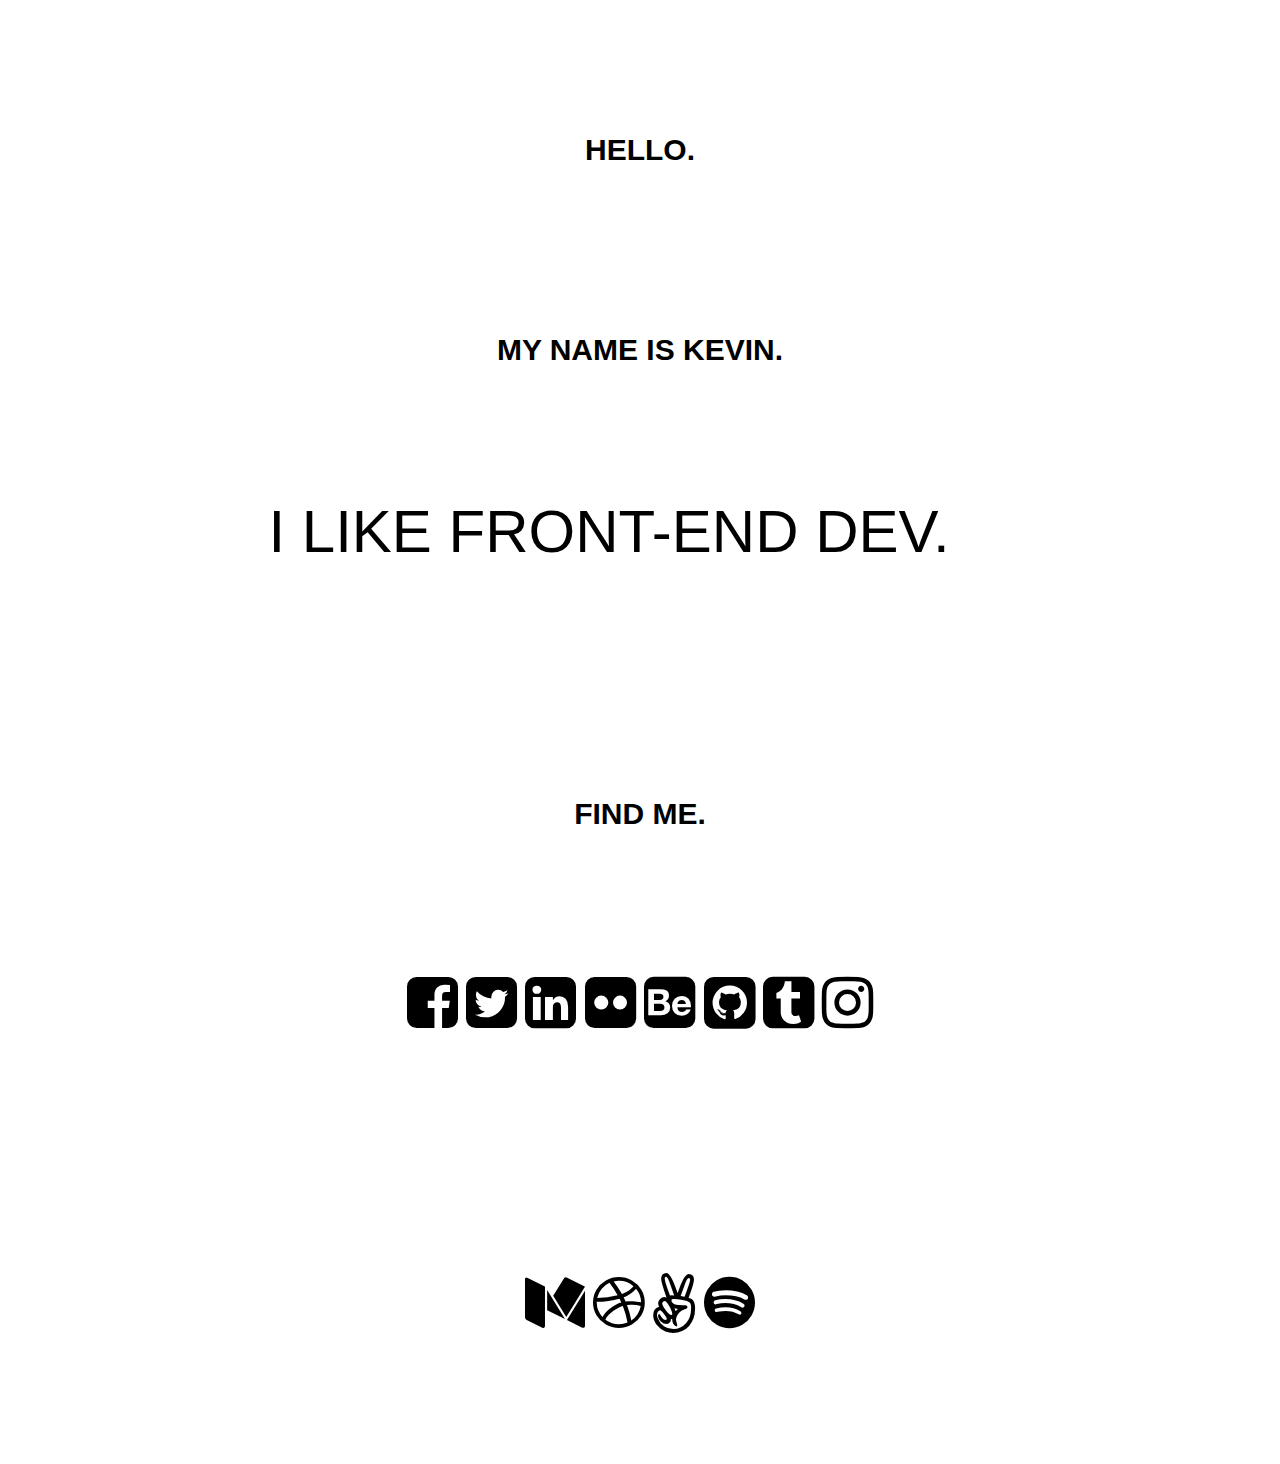
==== index.html @ 1de5ccfc "1.0" ====
<!doctype html>
<html lang="en" class="no-js">
<head>
	<meta charset="UTF-8">
	<meta name="viewport" content="width=device-width, initial-scale=1">

	<link href='http://fonts.googleapis.com/css?family=Source+Sans+Pro:300,400,700' rel='stylesheet' type='text/css'>

	<link rel="stylesheet" href="css/reset.css"> <!-- CSS reset -->
	<link rel="stylesheet" href="css/style.css"> <!-- Resource style -->
	<script src="js/modernizr.js"></script> <!-- Modernizr -->
    
    <link rel="stylesheet" href="//maxcdn.bootstrapcdn.com/font-awesome/4.3.0/css/font-awesome.min.css"> <!-- FontAwesome -->
  	
	<title>KEVIN PARK</title>
</head>
<body>
	<section class="cd-title">
            <h1>HELLO.</h1>
	</section>
    
    <section class="cd-title">
            <h1>MY NAME IS KEVIN.</h1>
	</section>
	
	<section class="cd-intro">
		<h1 class="cd-headline rotate-1">
			<span>I LIKE</span>
			<span class="cd-words-wrapper">
				<b class="is-visible">FRONT-END DEV.</b>
				<b>GRAPHIC DESIGN.</b>
				<b>PHILZ COFFEE.</b>
                <b>APPLE PRODUCTS.</b>
                <b>WES ANDERSON.</b>
                <b>REAL MADRID.</b>
                <b>CHVRCHES.</b>
                <b>PHOTOGRAPHY.</b>
                <b>CARBONARA.</b>
                <b>STOCK MARKET.</b>
                <b>SUSHI & RAMEN.</b>
                <b>POMSKIES.</b>
			</span>
		</h1>
	</section> <!-- cd-intro -->
    
    <section class="cd-title">
            <h1>FIND ME.</h1>
	</section>
    
    <section class="cd-title">
            <h1>
                <a href="http://www.facebook.com/kevinsmpark" class="fa fa-facebook-square fa-2x"></a>
                <a href="http://www.twitter.com/kevinsmpark" class="fa fa-twitter-square fa-2x"></a>
                <a href="http://www.linkedin.com/kevinsmpark" class="fa fa-linkedin-square fa-2x"></a>
                <a href="https://www.flickr.com/photos/kevinsmpark" class="fa fa-flickr fa-2x"></a>
                <a href="http://www.behance.net/kevinsmpark" class="fa fa-behance-square fa-2x"></a>
                <a href="http://www.github.com/kevinsmpark" class="fa fa-github-square fa-2x"></a>
                <a href="http://www.louisthelazy.com" class="fa fa-tumblr-square fa-2x"></a>
                <a href="http://www.instagram.com/louisthelazy" class="fa fa-instagram fa-2x"></a>
            </h1>
            <h1>
                <a href="http://www.medium.com/@kevinsmpark" class="fa fa-medium fa-2x"></a>
                <a href="http://https://dribbble.com/kevinsmpark" class="fa fa-dribbble fa-2x"></a>
                <a href="https://angel.co/kevinsmpark" class="fa fa-angellist fa-2x"></a>
                <a href="http://open.spotify.com/user/121634175" class="fa fa-spotify fa-2x"></a>
            </h1>
	</section>  
    
<script src="js/jquery-2.1.1.js"></script>
<script src="js/main.js"></script>
<script>
    (function(i,s,o,g,r,a,m){i['GoogleAnalyticsObject']=r;i[r]=i[r]||function(){
    (i[r].q=i[r].q||[]).push(arguments)},i[r].l=1*new Date();a=s.createElement(o),
    m=s.getElementsByTagName(o)[0];a.async=1;a.src=g;m.parentNode.insertBefore(a,m)
    })(window,document,'script','//www.google-analytics.com/analytics.js','ga');

    ga('create', 'UA-56185629-2', 'auto');
    ga('require', 'displayfeatures');
    ga('send', 'pageview');

</script>
</body>
</html>
---- css/style.css ----
/* -------------------------------- 

Primary style

-------------------------------- */
*, *::after, *::before {
  -webkit-box-sizing: border-box;
  -moz-box-sizing: border-box;
  box-sizing: border-box;
}

html * {
  -webkit-font-smoothing: antialiased;
  -moz-osx-font-smoothing: grayscale;
}

html {
  font-size: 62.5%;
}

body {
  font-size: 1.6rem;
  font-family: "Futura", sans-serif;
  color: #000000;
  background-color: #ffffff;
}

a {
  text-decoration: none;
  color: #000000;
}

.cd-title {
  position: relative;
  height: 160px;
  line-height: 230px;
  text-align: center;
}
.cd-title h1 {
  font-size: 2.4rem;
  font-weight: 700;
}
@media only screen and (min-width: 768px) {
  .cd-title {
    line-height: 250px;
  }
}
@media only screen and (min-width: 1170px) {
  .cd-title {
    height: 200px;
    line-height: 300px;
  }
  .cd-title h1 {
    font-size: 3rem;
  }
}

.cd-intro {
  width: 90%;
  max-width: 768px;
  text-align: center;
}

.cd-intro {
  margin: 4em auto;
}
@media only screen and (min-width: 768px) {
  .cd-intro {
    margin: 5em auto;
  }
}
@media only screen and (min-width: 1170px) {
  .cd-intro {
    margin: 6em auto;
  }
}

.cd-headline {
  font-size: 3rem;
  line-height: 1.2;
}
@media only screen and (min-width: 768px) {
  .cd-headline {
    font-size: 4.4rem;
    font-weight: 300;
  }
}
@media only screen and (min-width: 1170px) {
  .cd-headline {
    font-size: 6rem;
  }
}

.cd-words-wrapper {
  display: inline-block;
  position: relative;
  text-align: left;
}
.cd-words-wrapper b {
  display: inline-block;
  position: absolute;
  white-space: nowrap;
  left: 0;
  top: 0;
}
.cd-words-wrapper b.is-visible {
  position: relative;
}
.no-js .cd-words-wrapper b {
  opacity: 0;
}
.no-js .cd-words-wrapper b.is-visible {
  opacity: 1;
}

/* -------------------------------- 

xrotate-1 

-------------------------------- */
.cd-headline.rotate-1 .cd-words-wrapper {
  -webkit-perspective: 300px;
  -moz-perspective: 300px;
  perspective: 300px;
}
.cd-headline.rotate-1 b {
  opacity: 0;
  -webkit-transform-origin: 50% 100%;
  -moz-transform-origin: 50% 100%;
  -ms-transform-origin: 50% 100%;
  -o-transform-origin: 50% 100%;
  transform-origin: 50% 100%;
  -webkit-transform: rotateX(180deg);
  -moz-transform: rotateX(180deg);
  -ms-transform: rotateX(180deg);
  -o-transform: rotateX(180deg);
  transform: rotateX(180deg);
}
.cd-headline.rotate-1 b.is-visible {
  opacity: 1;
  -webkit-transform: rotateX(0deg);
  -moz-transform: rotateX(0deg);
  -ms-transform: rotateX(0deg);
  -o-transform: rotateX(0deg);
  transform: rotateX(0deg);
  -webkit-animation: cd-rotate-1-in 1.2s;
  -moz-animation: cd-rotate-1-in 1.2s;
  animation: cd-rotate-1-in 1.2s;
}
.cd-headline.rotate-1 b.is-hidden {
  -webkit-transform: rotateX(180deg);
  -moz-transform: rotateX(180deg);
  -ms-transform: rotateX(180deg);
  -o-transform: rotateX(180deg);
  transform: rotateX(180deg);
  -webkit-animation: cd-rotate-1-out 1.2s;
  -moz-animation: cd-rotate-1-out 1.2s;
  animation: cd-rotate-1-out 1.2s;
}

@-webkit-keyframes cd-rotate-1-in {
  0% {
    -webkit-transform: rotateX(180deg);
    opacity: 0;
  }
  35% {
    -webkit-transform: rotateX(120deg);
    opacity: 0;
  }
  65% {
    opacity: 0;
  }
  100% {
    -webkit-transform: rotateX(360deg);
    opacity: 1;
  }
}
@-moz-keyframes cd-rotate-1-in {
  0% {
    -moz-transform: rotateX(180deg);
    opacity: 0;
  }
  35% {
    -moz-transform: rotateX(120deg);
    opacity: 0;
  }
  65% {
    opacity: 0;
  }
  100% {
    -moz-transform: rotateX(360deg);
    opacity: 1;
  }
}
@keyframes cd-rotate-1-in {
  0% {
    -webkit-transform: rotateX(180deg);
    -moz-transform: rotateX(180deg);
    -ms-transform: rotateX(180deg);
    -o-transform: rotateX(180deg);
    transform: rotateX(180deg);
    opacity: 0;
  }
  35% {
    -webkit-transform: rotateX(120deg);
    -moz-transform: rotateX(120deg);
    -ms-transform: rotateX(120deg);
    -o-transform: rotateX(120deg);
    transform: rotateX(120deg);
    opacity: 0;
  }
  65% {
    opacity: 0;
  }
  100% {
    -webkit-transform: rotateX(360deg);
    -moz-transform: rotateX(360deg);
    -ms-transform: rotateX(360deg);
    -o-transform: rotateX(360deg);
    transform: rotateX(360deg);
    opacity: 1;
  }
}
@-webkit-keyframes cd-rotate-1-out {
  0% {
    -webkit-transform: rotateX(0deg);
    opacity: 1;
  }
  35% {
    -webkit-transform: rotateX(-40deg);
    opacity: 1;
  }
  65% {
    opacity: 0;
  }
  100% {
    -webkit-transform: rotateX(180deg);
    opacity: 0;
  }
}
@-moz-keyframes cd-rotate-1-out {
  0% {
    -moz-transform: rotateX(0deg);
    opacity: 1;
  }
  35% {
    -moz-transform: rotateX(-40deg);
    opacity: 1;
  }
  65% {
    opacity: 0;
  }
  100% {
    -moz-transform: rotateX(180deg);
    opacity: 0;
  }
}
@keyframes cd-rotate-1-out {
  0% {
    -webkit-transform: rotateX(0deg);
    -moz-transform: rotateX(0deg);
    -ms-transform: rotateX(0deg);
    -o-transform: rotateX(0deg);
    transform: rotateX(0deg);
    opacity: 1;
  }
  35% {
    -webkit-transform: rotateX(-40deg);
    -moz-transform: rotateX(-40deg);
    -ms-transform: rotateX(-40deg);
    -o-transform: rotateX(-40deg);
    transform: rotateX(-40deg);
    opacity: 1;
  }
  65% {
    opacity: 0;
  }
  100% {
    -webkit-transform: rotateX(180deg);
    -moz-transform: rotateX(180deg);
    -ms-transform: rotateX(180deg);
    -o-transform: rotateX(180deg);
    transform: rotateX(180deg);
    opacity: 0;
  }
}
/* -------------------------------- 

xtype 

-------------------------------- */
.cd-headline.type .cd-words-wrapper {
  vertical-align: top;
  overflow: hidden;
}
.cd-headline.type .cd-words-wrapper::after {
  /* vertical bar */
  content: '';
  position: absolute;
  right: 0;
  top: 50%;
  bottom: auto;
  -webkit-transform: translateY(-50%);
  -moz-transform: translateY(-50%);
  -ms-transform: translateY(-50%);
  -o-transform: translateY(-50%);
  transform: translateY(-50%);
  height: 90%;
  width: 1px;
  background-color: #aebcb9;
}
.cd-headline.type .cd-words-wrapper.waiting::after {
  -webkit-animation: cd-pulse 1s infinite;
  -moz-animation: cd-pulse 1s infinite;
  animation: cd-pulse 1s infinite;
}
.cd-headline.type .cd-words-wrapper.selected {
  background-color: #aebcb9;
}
.cd-headline.type .cd-words-wrapper.selected::after {
  visibility: hidden;
}
.cd-headline.type .cd-words-wrapper.selected b {
  color: #0d0d0d;
}
.cd-headline.type b {
  visibility: hidden;
}
.cd-headline.type b.is-visible {
  visibility: visible;
}
.cd-headline.type i {
  position: absolute;
  visibility: hidden;
}
.cd-headline.type i.in {
  position: relative;
  visibility: visible;
}

@-webkit-keyframes cd-pulse {
  0% {
    -webkit-transform: translateY(-50%) scale(1);
    opacity: 1;
  }
  40% {
    -webkit-transform: translateY(-50%) scale(0.9);
    opacity: 0;
  }
  100% {
    -webkit-transform: translateY(-50%) scale(0);
    opacity: 0;
  }
}
@-moz-keyframes cd-pulse {
  0% {
    -moz-transform: translateY(-50%) scale(1);
    opacity: 1;
  }
  40% {
    -moz-transform: translateY(-50%) scale(0.9);
    opacity: 0;
  }
  100% {
    -moz-transform: translateY(-50%) scale(0);
    opacity: 0;
  }
}
@keyframes cd-pulse {
  0% {
    -webkit-transform: translateY(-50%) scale(1);
    -moz-transform: translateY(-50%) scale(1);
    -ms-transform: translateY(-50%) scale(1);
    -o-transform: translateY(-50%) scale(1);
    transform: translateY(-50%) scale(1);
    opacity: 1;
  }
  40% {
    -webkit-transform: translateY(-50%) scale(0.9);
    -moz-transform: translateY(-50%) scale(0.9);
    -ms-transform: translateY(-50%) scale(0.9);
    -o-transform: translateY(-50%) scale(0.9);
    transform: translateY(-50%) scale(0.9);
    opacity: 0;
  }
  100% {
    -webkit-transform: translateY(-50%) scale(0);
    -moz-transform: translateY(-50%) scale(0);
    -ms-transform: translateY(-50%) scale(0);
    -o-transform: translateY(-50%) scale(0);
    transform: translateY(-50%) scale(0);
    opacity: 0;
  }
}
/* -------------------------------- 

xrotate-2 

-------------------------------- */
.cd-headline.rotate-2 .cd-words-wrapper {
  -webkit-perspective: 300px;
  -moz-perspective: 300px;
  perspective: 300px;
}
.cd-headline.rotate-2 i, .cd-headline.rotate-2 em {
  display: inline-block;
  -webkit-backface-visibility: hidden;
  backface-visibility: hidden;
}
.cd-headline.rotate-2 i {
  -webkit-transform-style: preserve-3d;
  -moz-transform-style: preserve-3d;
  -ms-transform-style: preserve-3d;
  -o-transform-style: preserve-3d;
  transform-style: preserve-3d;
  -webkit-transform: translateZ(-20px) rotateX(90deg);
  -moz-transform: translateZ(-20px) rotateX(90deg);
  -ms-transform: translateZ(-20px) rotateX(90deg);
  -o-transform: translateZ(-20px) rotateX(90deg);
  transform: translateZ(-20px) rotateX(90deg);
  opacity: 0;
}
.is-visible .cd-headline.rotate-2 i {
  opacity: 1;
}
.cd-headline.rotate-2 i.in {
  -webkit-animation: cd-rotate-2-in 0.4s forwards;
  -moz-animation: cd-rotate-2-in 0.4s forwards;
  animation: cd-rotate-2-in 0.4s forwards;
}
.cd-headline.rotate-2 i.out {
  -webkit-animation: cd-rotate-2-out 0.4s forwards;
  -moz-animation: cd-rotate-2-out 0.4s forwards;
  animation: cd-rotate-2-out 0.4s forwards;
}
.cd-headline.rotate-2 em {
  -webkit-transform: translateZ(20px);
  -moz-transform: translateZ(20px);
  -ms-transform: translateZ(20px);
  -o-transform: translateZ(20px);
  transform: translateZ(20px);
}

.no-csstransitions .cd-headline.rotate-2 i {
  -webkit-transform: rotateX(0deg);
  -moz-transform: rotateX(0deg);
  -ms-transform: rotateX(0deg);
  -o-transform: rotateX(0deg);
  transform: rotateX(0deg);
  opacity: 0;
}
.no-csstransitions .cd-headline.rotate-2 i em {
  -webkit-transform: scale(1);
  -moz-transform: scale(1);
  -ms-transform: scale(1);
  -o-transform: scale(1);
  transform: scale(1);
}

.no-csstransitions .cd-headline.rotate-2 .is-visible i {
  opacity: 1;
}

@-webkit-keyframes cd-rotate-2-in {
  0% {
    opacity: 0;
    -webkit-transform: translateZ(-20px) rotateX(90deg);
  }
  60% {
    opacity: 1;
    -webkit-transform: translateZ(-20px) rotateX(-10deg);
  }
  100% {
    opacity: 1;
    -webkit-transform: translateZ(-20px) rotateX(0deg);
  }
}
@-moz-keyframes cd-rotate-2-in {
  0% {
    opacity: 0;
    -moz-transform: translateZ(-20px) rotateX(90deg);
  }
  60% {
    opacity: 1;
    -moz-transform: translateZ(-20px) rotateX(-10deg);
  }
  100% {
    opacity: 1;
    -moz-transform: translateZ(-20px) rotateX(0deg);
  }
}
@keyframes cd-rotate-2-in {
  0% {
    opacity: 0;
    -webkit-transform: translateZ(-20px) rotateX(90deg);
    -moz-transform: translateZ(-20px) rotateX(90deg);
    -ms-transform: translateZ(-20px) rotateX(90deg);
    -o-transform: translateZ(-20px) rotateX(90deg);
    transform: translateZ(-20px) rotateX(90deg);
  }
  60% {
    opacity: 1;
    -webkit-transform: translateZ(-20px) rotateX(-10deg);
    -moz-transform: translateZ(-20px) rotateX(-10deg);
    -ms-transform: translateZ(-20px) rotateX(-10deg);
    -o-transform: translateZ(-20px) rotateX(-10deg);
    transform: translateZ(-20px) rotateX(-10deg);
  }
  100% {
    opacity: 1;
    -webkit-transform: translateZ(-20px) rotateX(0deg);
    -moz-transform: translateZ(-20px) rotateX(0deg);
    -ms-transform: translateZ(-20px) rotateX(0deg);
    -o-transform: translateZ(-20px) rotateX(0deg);
    transform: translateZ(-20px) rotateX(0deg);
  }
}
@-webkit-keyframes cd-rotate-2-out {
  0% {
    opacity: 1;
    -webkit-transform: translateZ(-20px) rotateX(0);
  }
  60% {
    opacity: 0;
    -webkit-transform: translateZ(-20px) rotateX(-100deg);
  }
  100% {
    opacity: 0;
    -webkit-transform: translateZ(-20px) rotateX(-90deg);
  }
}
@-moz-keyframes cd-rotate-2-out {
  0% {
    opacity: 1;
    -moz-transform: translateZ(-20px) rotateX(0);
  }
  60% {
    opacity: 0;
    -moz-transform: translateZ(-20px) rotateX(-100deg);
  }
  100% {
    opacity: 0;
    -moz-transform: translateZ(-20px) rotateX(-90deg);
  }
}
@keyframes cd-rotate-2-out {
  0% {
    opacity: 1;
    -webkit-transform: translateZ(-20px) rotateX(0);
    -moz-transform: translateZ(-20px) rotateX(0);
    -ms-transform: translateZ(-20px) rotateX(0);
    -o-transform: translateZ(-20px) rotateX(0);
    transform: translateZ(-20px) rotateX(0);
  }
  60% {
    opacity: 0;
    -webkit-transform: translateZ(-20px) rotateX(-100deg);
    -moz-transform: translateZ(-20px) rotateX(-100deg);
    -ms-transform: translateZ(-20px) rotateX(-100deg);
    -o-transform: translateZ(-20px) rotateX(-100deg);
    transform: translateZ(-20px) rotateX(-100deg);
  }
  100% {
    opacity: 0;
    -webkit-transform: translateZ(-20px) rotateX(-90deg);
    -moz-transform: translateZ(-20px) rotateX(-90deg);
    -ms-transform: translateZ(-20px) rotateX(-90deg);
    -o-transform: translateZ(-20px) rotateX(-90deg);
    transform: translateZ(-20px) rotateX(-90deg);
  }
}
/* -------------------------------- 

xloading-bar 

-------------------------------- */
.cd-headline.loading-bar span {
  display: inline-block;
  padding: .2em 0;
}
.cd-headline.loading-bar .cd-words-wrapper {
  overflow: hidden;
  vertical-align: top;
}
.cd-headline.loading-bar .cd-words-wrapper::after {
  /* loading bar */
  content: '';
  position: absolute;
  left: 0;
  bottom: 0;
  height: 3px;
  width: 0;
  background: #0096a7;
  z-index: 2;
  -webkit-transition: width 0.3s -0.1s;
  -moz-transition: width 0.3s -0.1s;
  transition: width 0.3s -0.1s;
}
.cd-headline.loading-bar .cd-words-wrapper.is-loading::after {
  width: 100%;
  -webkit-transition: width 3s;
  -moz-transition: width 3s;
  transition: width 3s;
}
.cd-headline.loading-bar b {
  top: .2em;
  opacity: 0;
  -webkit-transition: opacity 0.3s;
  -moz-transition: opacity 0.3s;
  transition: opacity 0.3s;
}
.cd-headline.loading-bar b.is-visible {
  opacity: 1;
  top: 0;
}

/* -------------------------------- 

xslide 

-------------------------------- */
.cd-headline.slide span {
  display: inline-block;
  padding: .2em 0;
}
.cd-headline.slide .cd-words-wrapper {
  overflow: hidden;
  vertical-align: top;
}
.cd-headline.slide b {
  opacity: 0;
  top: .2em;
}
.cd-headline.slide b.is-visible {
  top: 0;
  opacity: 1;
  -webkit-animation: slide-in 0.6s;
  -moz-animation: slide-in 0.6s;
  animation: slide-in 0.6s;
}
.cd-headline.slide b.is-hidden {
  -webkit-animation: slide-out 0.6s;
  -moz-animation: slide-out 0.6s;
  animation: slide-out 0.6s;
}

@-webkit-keyframes slide-in {
  0% {
    opacity: 0;
    -webkit-transform: translateY(-100%);
  }
  60% {
    opacity: 1;
    -webkit-transform: translateY(20%);
  }
  100% {
    opacity: 1;
    -webkit-transform: translateY(0);
  }
}
@-moz-keyframes slide-in {
  0% {
    opacity: 0;
    -moz-transform: translateY(-100%);
  }
  60% {
    opacity: 1;
    -moz-transform: translateY(20%);
  }
  100% {
    opacity: 1;
    -moz-transform: translateY(0);
  }
}
@keyframes slide-in {
  0% {
    opacity: 0;
    -webkit-transform: translateY(-100%);
    -moz-transform: translateY(-100%);
    -ms-transform: translateY(-100%);
    -o-transform: translateY(-100%);
    transform: translateY(-100%);
  }
  60% {
    opacity: 1;
    -webkit-transform: translateY(20%);
    -moz-transform: translateY(20%);
    -ms-transform: translateY(20%);
    -o-transform: translateY(20%);
    transform: translateY(20%);
  }
  100% {
    opacity: 1;
    -webkit-transform: translateY(0);
    -moz-transform: translateY(0);
    -ms-transform: translateY(0);
    -o-transform: translateY(0);
    transform: translateY(0);
  }
}
@-webkit-keyframes slide-out {
  0% {
    opacity: 1;
    -webkit-transform: translateY(0);
  }
  60% {
    opacity: 0;
    -webkit-transform: translateY(120%);
  }
  100% {
    opacity: 0;
    -webkit-transform: translateY(100%);
  }
}
@-moz-keyframes slide-out {
  0% {
    opacity: 1;
    -moz-transform: translateY(0);
  }
  60% {
    opacity: 0;
    -moz-transform: translateY(120%);
  }
  100% {
    opacity: 0;
    -moz-transform: translateY(100%);
  }
}
@keyframes slide-out {
  0% {
    opacity: 1;
    -webkit-transform: translateY(0);
    -moz-transform: translateY(0);
    -ms-transform: translateY(0);
    -o-transform: translateY(0);
    transform: translateY(0);
  }
  60% {
    opacity: 0;
    -webkit-transform: translateY(120%);
    -moz-transform: translateY(120%);
    -ms-transform: translateY(120%);
    -o-transform: translateY(120%);
    transform: translateY(120%);
  }
  100% {
    opacity: 0;
    -webkit-transform: translateY(100%);
    -moz-transform: translateY(100%);
    -ms-transform: translateY(100%);
    -o-transform: translateY(100%);
    transform: translateY(100%);
  }
}
/* -------------------------------- 

xclip 

-------------------------------- */
.cd-headline.clip span {
  display: inline-block;
  padding: .2em 0;
}
.cd-headline.clip .cd-words-wrapper {
  overflow: hidden;
  vertical-align: top;
}
.cd-headline.clip .cd-words-wrapper::after {
  /* line */
  content: '';
  position: absolute;
  top: 0;
  right: 0;
  width: 2px;
  height: 100%;
  background-color: #aebcb9;
}
.cd-headline.clip b {
  opacity: 0;
}
.cd-headline.clip b.is-visible {
  opacity: 1;
}

/* -------------------------------- 

xzoom 

-------------------------------- */
.cd-headline.zoom .cd-words-wrapper {
  -webkit-perspective: 300px;
  -moz-perspective: 300px;
  perspective: 300px;
}
.cd-headline.zoom b {
  opacity: 0;
}
.cd-headline.zoom b.is-visible {
  opacity: 1;
  -webkit-animation: zoom-in 0.8s;
  -moz-animation: zoom-in 0.8s;
  animation: zoom-in 0.8s;
}
.cd-headline.zoom b.is-hidden {
  -webkit-animation: zoom-out 0.8s;
  -moz-animation: zoom-out 0.8s;
  animation: zoom-out 0.8s;
}

@-webkit-keyframes zoom-in {
  0% {
    opacity: 0;
    -webkit-transform: translateZ(100px);
  }
  100% {
    opacity: 1;
    -webkit-transform: translateZ(0);
  }
}
@-moz-keyframes zoom-in {
  0% {
    opacity: 0;
    -moz-transform: translateZ(100px);
  }
  100% {
    opacity: 1;
    -moz-transform: translateZ(0);
  }
}
@keyframes zoom-in {
  0% {
    opacity: 0;
    -webkit-transform: translateZ(100px);
    -moz-transform: translateZ(100px);
    -ms-transform: translateZ(100px);
    -o-transform: translateZ(100px);
    transform: translateZ(100px);
  }
  100% {
    opacity: 1;
    -webkit-transform: translateZ(0);
    -moz-transform: translateZ(0);
    -ms-transform: translateZ(0);
    -o-transform: translateZ(0);
    transform: translateZ(0);
  }
}
@-webkit-keyframes zoom-out {
  0% {
    opacity: 1;
    -webkit-transform: translateZ(0);
  }
  100% {
    opacity: 0;
    -webkit-transform: translateZ(-100px);
  }
}
@-moz-keyframes zoom-out {
  0% {
    opacity: 1;
    -moz-transform: translateZ(0);
  }
  100% {
    opacity: 0;
    -moz-transform: translateZ(-100px);
  }
}
@keyframes zoom-out {
  0% {
    opacity: 1;
    -webkit-transform: translateZ(0);
    -moz-transform: translateZ(0);
    -ms-transform: translateZ(0);
    -o-transform: translateZ(0);
    transform: translateZ(0);
  }
  100% {
    opacity: 0;
    -webkit-transform: translateZ(-100px);
    -moz-transform: translateZ(-100px);
    -ms-transform: translateZ(-100px);
    -o-transform: translateZ(-100px);
    transform: translateZ(-100px);
  }
}
/* -------------------------------- 

xrotate-3 

-------------------------------- */
.cd-headline.rotate-3 .cd-words-wrapper {
  -webkit-perspective: 300px;
  -moz-perspective: 300px;
  perspective: 300px;
}
.cd-headline.rotate-3 i {
  display: inline-block;
  -webkit-transform: rotateY(180deg);
  -moz-transform: rotateY(180deg);
  -ms-transform: rotateY(180deg);
  -o-transform: rotateY(180deg);
  transform: rotateY(180deg);
  -webkit-backface-visibility: hidden;
  backface-visibility: hidden;
}
.is-visible .cd-headline.rotate-3 i {
  -webkit-transform: rotateY(0deg);
  -moz-transform: rotateY(0deg);
  -ms-transform: rotateY(0deg);
  -o-transform: rotateY(0deg);
  transform: rotateY(0deg);
}
.cd-headline.rotate-3 i.in {
  -webkit-animation: cd-rotate-3-in 0.6s forwards;
  -moz-animation: cd-rotate-3-in 0.6s forwards;
  animation: cd-rotate-3-in 0.6s forwards;
}
.cd-headline.rotate-3 i.out {
  -webkit-animation: cd-rotate-3-out 0.6s forwards;
  -moz-animation: cd-rotate-3-out 0.6s forwards;
  animation: cd-rotate-3-out 0.6s forwards;
}

.no-csstransitions .cd-headline.rotate-3 i {
  -webkit-transform: rotateY(0deg);
  -moz-transform: rotateY(0deg);
  -ms-transform: rotateY(0deg);
  -o-transform: rotateY(0deg);
  transform: rotateY(0deg);
  opacity: 0;
}

.no-csstransitions .cd-headline.rotate-3 .is-visible i {
  opacity: 1;
}

@-webkit-keyframes cd-rotate-3-in {
  0% {
    -webkit-transform: rotateY(180deg);
  }
  100% {
    -webkit-transform: rotateY(0deg);
  }
}
@-moz-keyframes cd-rotate-3-in {
  0% {
    -moz-transform: rotateY(180deg);
  }
  100% {
    -moz-transform: rotateY(0deg);
  }
}
@keyframes cd-rotate-3-in {
  0% {
    -webkit-transform: rotateY(180deg);
    -moz-transform: rotateY(180deg);
    -ms-transform: rotateY(180deg);
    -o-transform: rotateY(180deg);
    transform: rotateY(180deg);
  }
  100% {
    -webkit-transform: rotateY(0deg);
    -moz-transform: rotateY(0deg);
    -ms-transform: rotateY(0deg);
    -o-transform: rotateY(0deg);
    transform: rotateY(0deg);
  }
}
@-webkit-keyframes cd-rotate-3-out {
  0% {
    -webkit-transform: rotateY(0);
  }
  100% {
    -webkit-transform: rotateY(-180deg);
  }
}
@-moz-keyframes cd-rotate-3-out {
  0% {
    -moz-transform: rotateY(0);
  }
  100% {
    -moz-transform: rotateY(-180deg);
  }
}
@keyframes cd-rotate-3-out {
  0% {
    -webkit-transform: rotateY(0);
    -moz-transform: rotateY(0);
    -ms-transform: rotateY(0);
    -o-transform: rotateY(0);
    transform: rotateY(0);
  }
  100% {
    -webkit-transform: rotateY(-180deg);
    -moz-transform: rotateY(-180deg);
    -ms-transform: rotateY(-180deg);
    -o-transform: rotateY(-180deg);
    transform: rotateY(-180deg);
  }
}
/* -------------------------------- 

xscale 

-------------------------------- */
.cd-headline.scale i {
  display: inline-block;
  opacity: 0;
  -webkit-transform: scale(0);
  -moz-transform: scale(0);
  -ms-transform: scale(0);
  -o-transform: scale(0);
  transform: scale(0);
}
.is-visible .cd-headline.scale i {
  opacity: 1;
}
.cd-headline.scale i.in {
  -webkit-animation: scale-up 0.6s forwards;
  -moz-animation: scale-up 0.6s forwards;
  animation: scale-up 0.6s forwards;
}
.cd-headline.scale i.out {
  -webkit-animation: scale-down 0.6s forwards;
  -moz-animation: scale-down 0.6s forwards;
  animation: scale-down 0.6s forwards;
}

.no-csstransitions .cd-headline.scale i {
  -webkit-transform: scale(1);
  -moz-transform: scale(1);
  -ms-transform: scale(1);
  -o-transform: scale(1);
  transform: scale(1);
  opacity: 0;
}

.no-csstransitions .cd-headline.scale .is-visible i {
  opacity: 1;
}

@-webkit-keyframes scale-up {
  0% {
    -webkit-transform: scale(0);
    opacity: 0;
  }
  60% {
    -webkit-transform: scale(1.2);
    opacity: 1;
  }
  100% {
    -webkit-transform: scale(1);
    opacity: 1;
  }
}
@-moz-keyframes scale-up {
  0% {
    -moz-transform: scale(0);
    opacity: 0;
  }
  60% {
    -moz-transform: scale(1.2);
    opacity: 1;
  }
  100% {
    -moz-transform: scale(1);
    opacity: 1;
  }
}
@keyframes scale-up {
  0% {
    -webkit-transform: scale(0);
    -moz-transform: scale(0);
    -ms-transform: scale(0);
    -o-transform: scale(0);
    transform: scale(0);
    opacity: 0;
  }
  60% {
    -webkit-transform: scale(1.2);
    -moz-transform: scale(1.2);
    -ms-transform: scale(1.2);
    -o-transform: scale(1.2);
    transform: scale(1.2);
    opacity: 1;
  }
  100% {
    -webkit-transform: scale(1);
    -moz-transform: scale(1);
    -ms-transform: scale(1);
    -o-transform: scale(1);
    transform: scale(1);
    opacity: 1;
  }
}
@-webkit-keyframes scale-down {
  0% {
    -webkit-transform: scale(1);
    opacity: 1;
  }
  60% {
    -webkit-transform: scale(0);
    opacity: 0;
  }
}
@-moz-keyframes scale-down {
  0% {
    -moz-transform: scale(1);
    opacity: 1;
  }
  60% {
    -moz-transform: scale(0);
    opacity: 0;
  }
}
@keyframes scale-down {
  0% {
    -webkit-transform: scale(1);
    -moz-transform: scale(1);
    -ms-transform: scale(1);
    -o-transform: scale(1);
    transform: scale(1);
    opacity: 1;
  }
  60% {
    -webkit-transform: scale(0);
    -moz-transform: scale(0);
    -ms-transform: scale(0);
    -o-transform: scale(0);
    transform: scale(0);
    opacity: 0;
  }
}
/* -------------------------------- 

xpush 

-------------------------------- */
.cd-headline.push b {
  opacity: 0;
}
.cd-headline.push b.is-visible {
  opacity: 1;
  -webkit-animation: push-in 0.6s;
  -moz-animation: push-in 0.6s;
  animation: push-in 0.6s;
}
.cd-headline.push b.is-hidden {
  -webkit-animation: push-out 0.6s;
  -moz-animation: push-out 0.6s;
  animation: push-out 0.6s;
}

@-webkit-keyframes push-in {
  0% {
    opacity: 0;
    -webkit-transform: translateX(-100%);
  }
  60% {
    opacity: 1;
    -webkit-transform: translateX(10%);
  }
  100% {
    opacity: 1;
    -webkit-transform: translateX(0);
  }
}
@-moz-keyframes push-in {
  0% {
    opacity: 0;
    -moz-transform: translateX(-100%);
  }
  60% {
    opacity: 1;
    -moz-transform: translateX(10%);
  }
  100% {
    opacity: 1;
    -moz-transform: translateX(0);
  }
}
@keyframes push-in {
  0% {
    opacity: 0;
    -webkit-transform: translateX(-100%);
    -moz-transform: translateX(-100%);
    -ms-transform: translateX(-100%);
    -o-transform: translateX(-100%);
    transform: translateX(-100%);
  }
  60% {
    opacity: 1;
    -webkit-transform: translateX(10%);
    -moz-transform: translateX(10%);
    -ms-transform: translateX(10%);
    -o-transform: translateX(10%);
    transform: translateX(10%);
  }
  100% {
    opacity: 1;
    -webkit-transform: translateX(0);
    -moz-transform: translateX(0);
    -ms-transform: translateX(0);
    -o-transform: translateX(0);
    transform: translateX(0);
  }
}
@-webkit-keyframes push-out {
  0% {
    opacity: 1;
    -webkit-transform: translateX(0);
  }
  60% {
    opacity: 0;
    -webkit-transform: translateX(110%);
  }
  100% {
    opacity: 0;
    -webkit-transform: translateX(100%);
  }
}
@-moz-keyframes push-out {
  0% {
    opacity: 1;
    -moz-transform: translateX(0);
  }
  60% {
    opacity: 0;
    -moz-transform: translateX(110%);
  }
  100% {
    opacity: 0;
    -moz-transform: translateX(100%);
  }
}
@keyframes push-out {
  0% {
    opacity: 1;
    -webkit-transform: translateX(0);
    -moz-transform: translateX(0);
    -ms-transform: translateX(0);
    -o-transform: translateX(0);
    transform: translateX(0);
  }
  60% {
    opacity: 0;
    -webkit-transform: translateX(110%);
    -moz-transform: translateX(110%);
    -ms-transform: translateX(110%);
    -o-transform: translateX(110%);
    transform: translateX(110%);
  }
  100% {
    opacity: 0;
    -webkit-transform: translateX(100%);
    -moz-transform: translateX(100%);
    -ms-transform: translateX(100%);
    -o-transform: translateX(100%);
    transform: translateX(100%);
  }
}
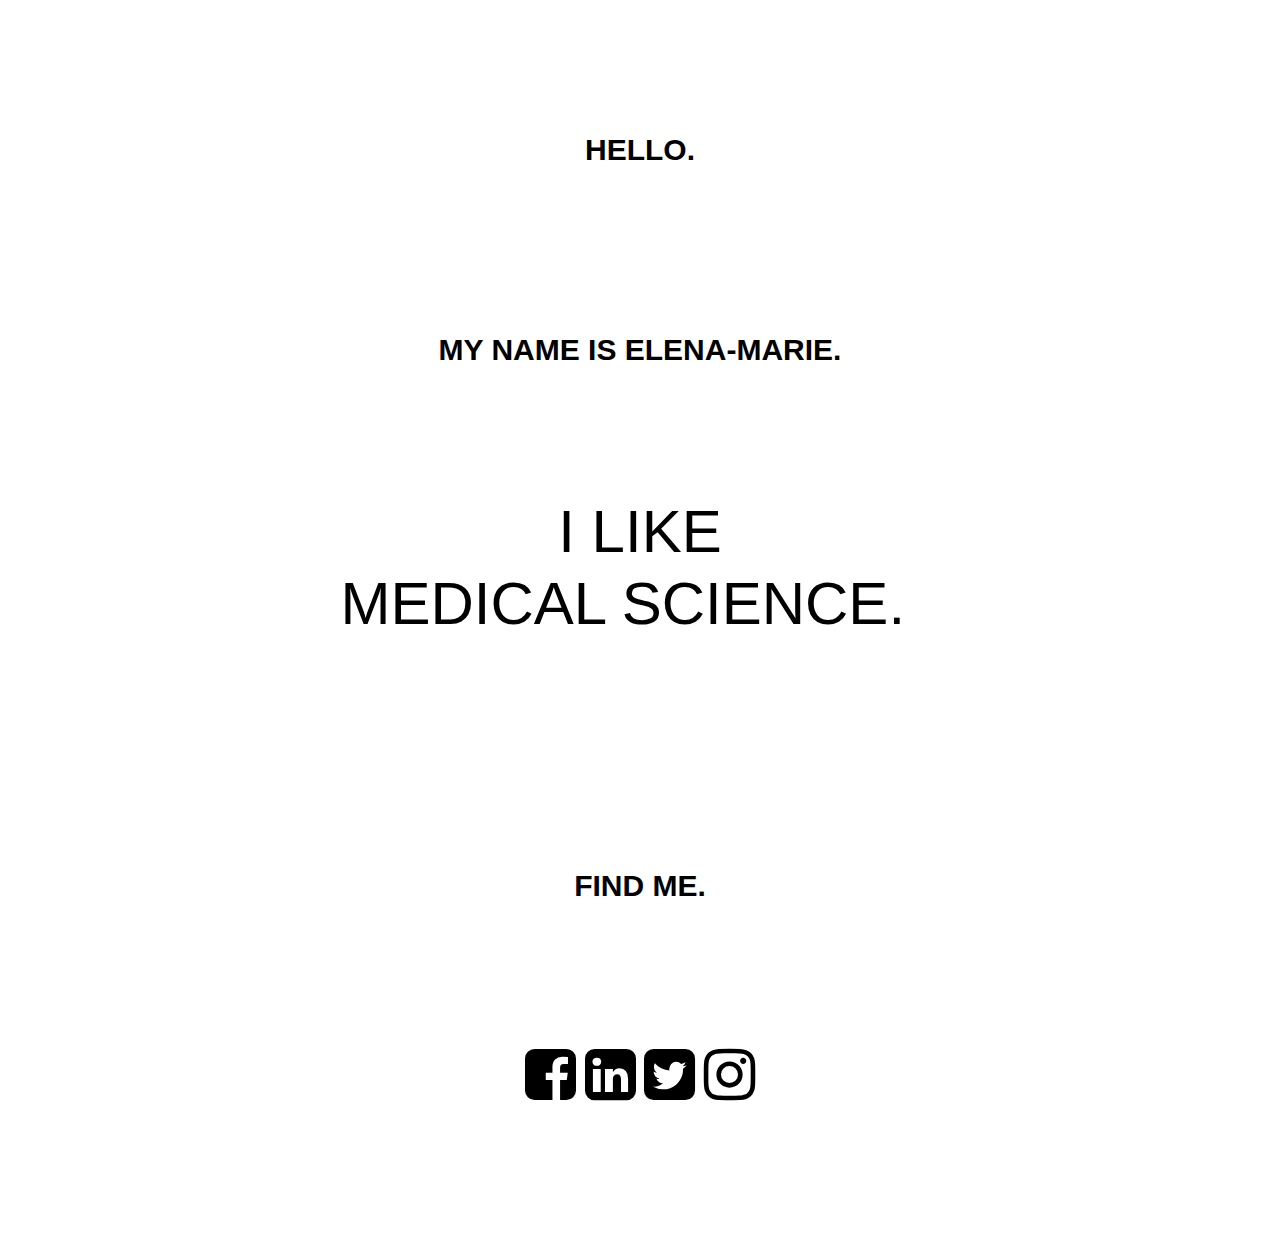
==== commit a26def9a: "1.2" ====
--- a/index.html
+++ b/index.html
@@ -12,7 +12,7 @@
     
     <link rel="stylesheet" href="//maxcdn.bootstrapcdn.com/font-awesome/4.3.0/css/font-awesome.min.css"> <!-- FontAwesome -->
   	
-	<title>KEVIN PARK</title>
+	<title>ELENA-MARIE TENN</title>
 </head>
 <body>
 	<section class="cd-title">
@@ -20,25 +20,23 @@
 	</section>
     
     <section class="cd-title">
-            <h1>MY NAME IS KEVIN.</h1>
+            <h1>MY NAME IS ELENA-MARIE.</h1>
 	</section>
 	
 	<section class="cd-intro">
 		<h1 class="cd-headline rotate-1">
 			<span>I LIKE</span>
 			<span class="cd-words-wrapper">
-				<b class="is-visible">FRONT-END DEV.</b>
-				<b>GRAPHIC DESIGN.</b>
-				<b>PHILZ COFFEE.</b>
+				<b class="is-visible">MEDICAL SCIENCE.</b>
+				<b>CHEERLEADING.</b>
+                <b>BIOCHEMISTRY.</b>
+                <b>USC TROJANS.</b>
                 <b>APPLE PRODUCTS.</b>
-                <b>WES ANDERSON.</b>
-                <b>REAL MADRID.</b>
-                <b>CHVRCHES.</b>
-                <b>PHOTOGRAPHY.</b>
-                <b>CARBONARA.</b>
-                <b>STOCK MARKET.</b>
-                <b>SUSHI & RAMEN.</b>
-                <b>POMSKIES.</b>
+                <b>POPULAR CULTURE.</b>
+                <b>CUTE SHIHTZUS.</b>
+                <b>PHILZ COFFEE.</b>
+                <b>SHRIMP TEMPURA.</b>
+                <b>SPICY TUNA.</b>
 			</span>
 		</h1>
 	</section> <!-- cd-intro -->
@@ -49,20 +47,10 @@
     
     <section class="cd-title">
             <h1>
-                <a href="http://www.facebook.com/kevinsmpark" class="fa fa-facebook-square fa-2x"></a>
-                <a href="http://www.twitter.com/kevinsmpark" class="fa fa-twitter-square fa-2x"></a>
-                <a href="http://www.linkedin.com/kevinsmpark" class="fa fa-linkedin-square fa-2x"></a>
-                <a href="https://www.flickr.com/photos/kevinsmpark" class="fa fa-flickr fa-2x"></a>
-                <a href="http://www.behance.net/kevinsmpark" class="fa fa-behance-square fa-2x"></a>
-                <a href="http://www.github.com/kevinsmpark" class="fa fa-github-square fa-2x"></a>
-                <a href="http://www.louisthelazy.com" class="fa fa-tumblr-square fa-2x"></a>
-                <a href="http://www.instagram.com/louisthelazy" class="fa fa-instagram fa-2x"></a>
-            </h1>
-            <h1>
-                <a href="http://www.medium.com/@kevinsmpark" class="fa fa-medium fa-2x"></a>
-                <a href="http://https://dribbble.com/kevinsmpark" class="fa fa-dribbble fa-2x"></a>
-                <a href="https://angel.co/kevinsmpark" class="fa fa-angellist fa-2x"></a>
-                <a href="http://open.spotify.com/user/121634175" class="fa fa-spotify fa-2x"></a>
+                <a href="http://www.facebook.com/elenamarietenn" class="fa fa-facebook-square fa-2x"></a>
+                <a href="http://www.linkedin.com/in/elenamarietenn" class="fa fa-linkedin-square fa-2x"></a>
+                <a href="http://www.twitter.com/elenamarietenn" class="fa fa-twitter-square fa-2x"></a>
+                <a href="http://www.instagram.com/erehna" class="fa fa-instagram fa-2x"></a>
             </h1>
 	</section>  
     
@@ -74,7 +62,7 @@
     m=s.getElementsByTagName(o)[0];a.async=1;a.src=g;m.parentNode.insertBefore(a,m)
     })(window,document,'script','//www.google-analytics.com/analytics.js','ga');
 
-    ga('create', 'UA-56185629-2', 'auto');
+    ga('create', 'UA-56185629-3', 'auto');
     ga('require', 'displayfeatures');
     ga('send', 'pageview');
 
